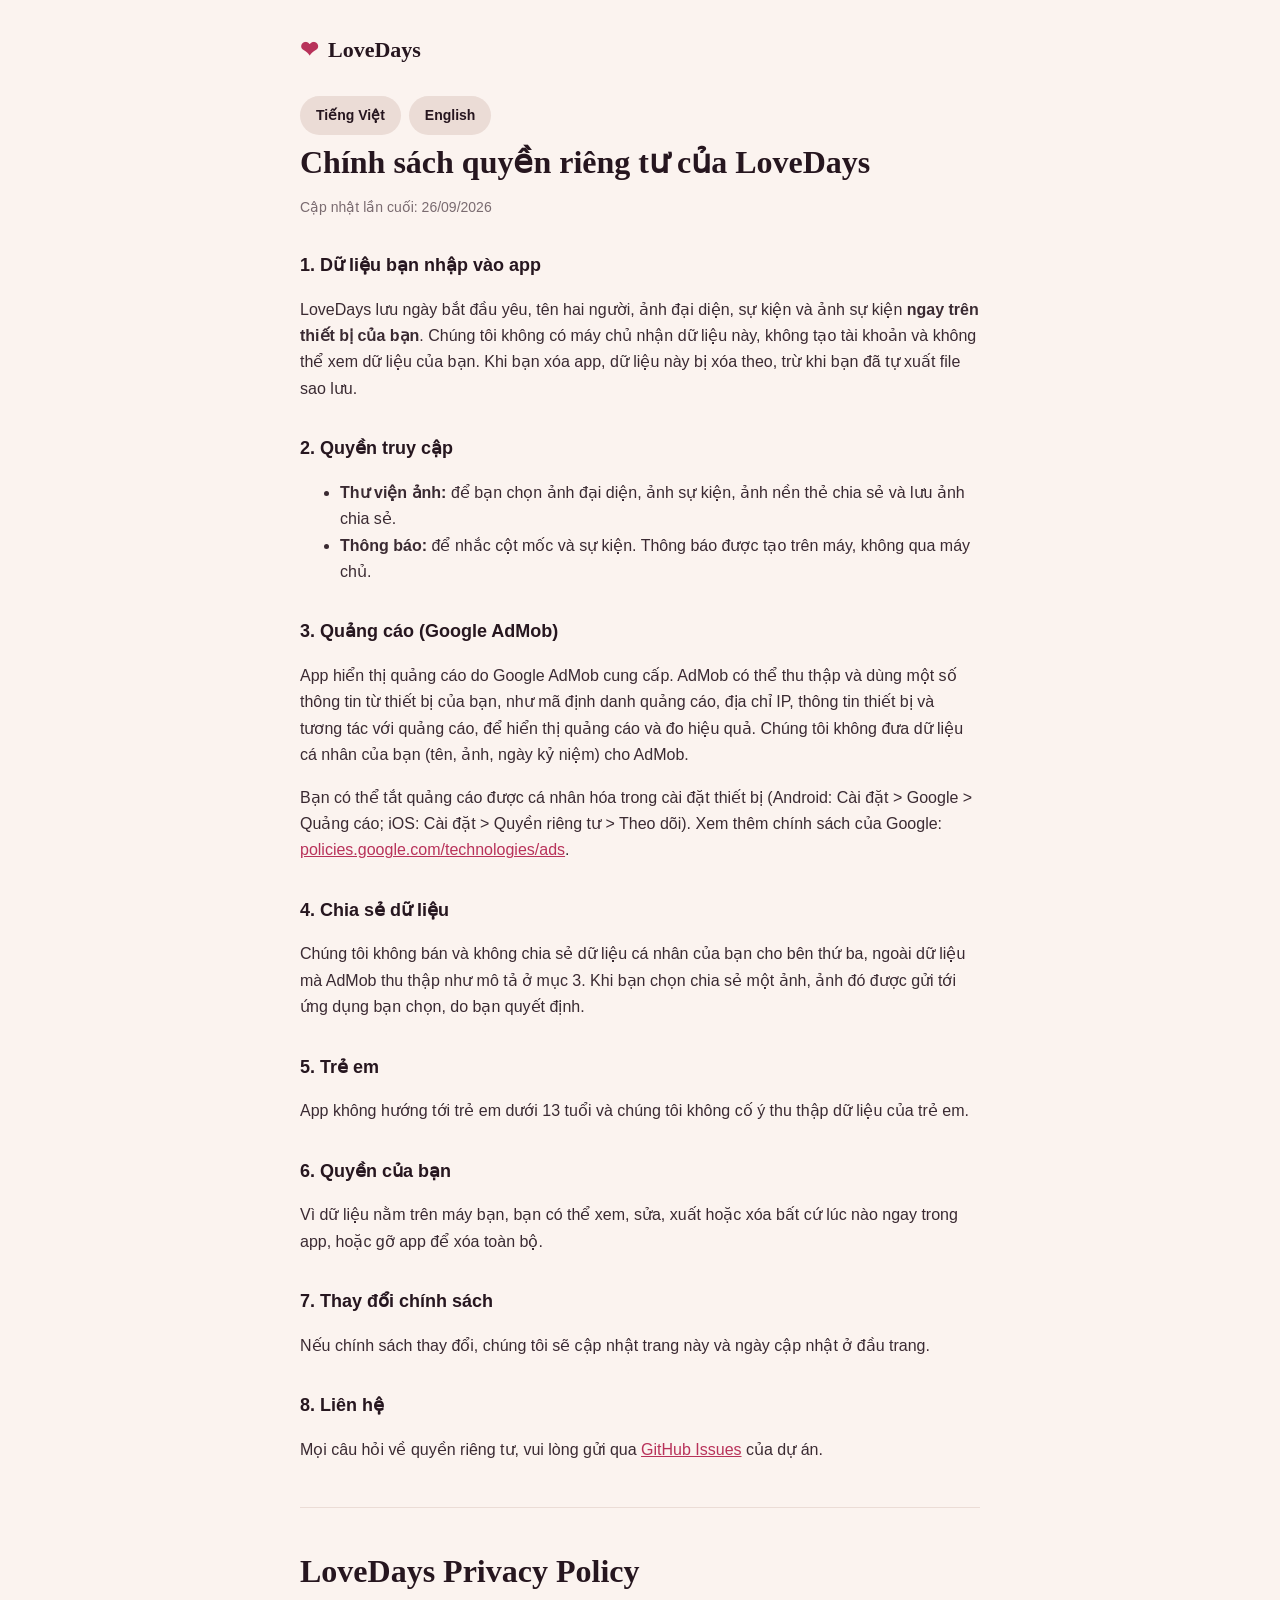
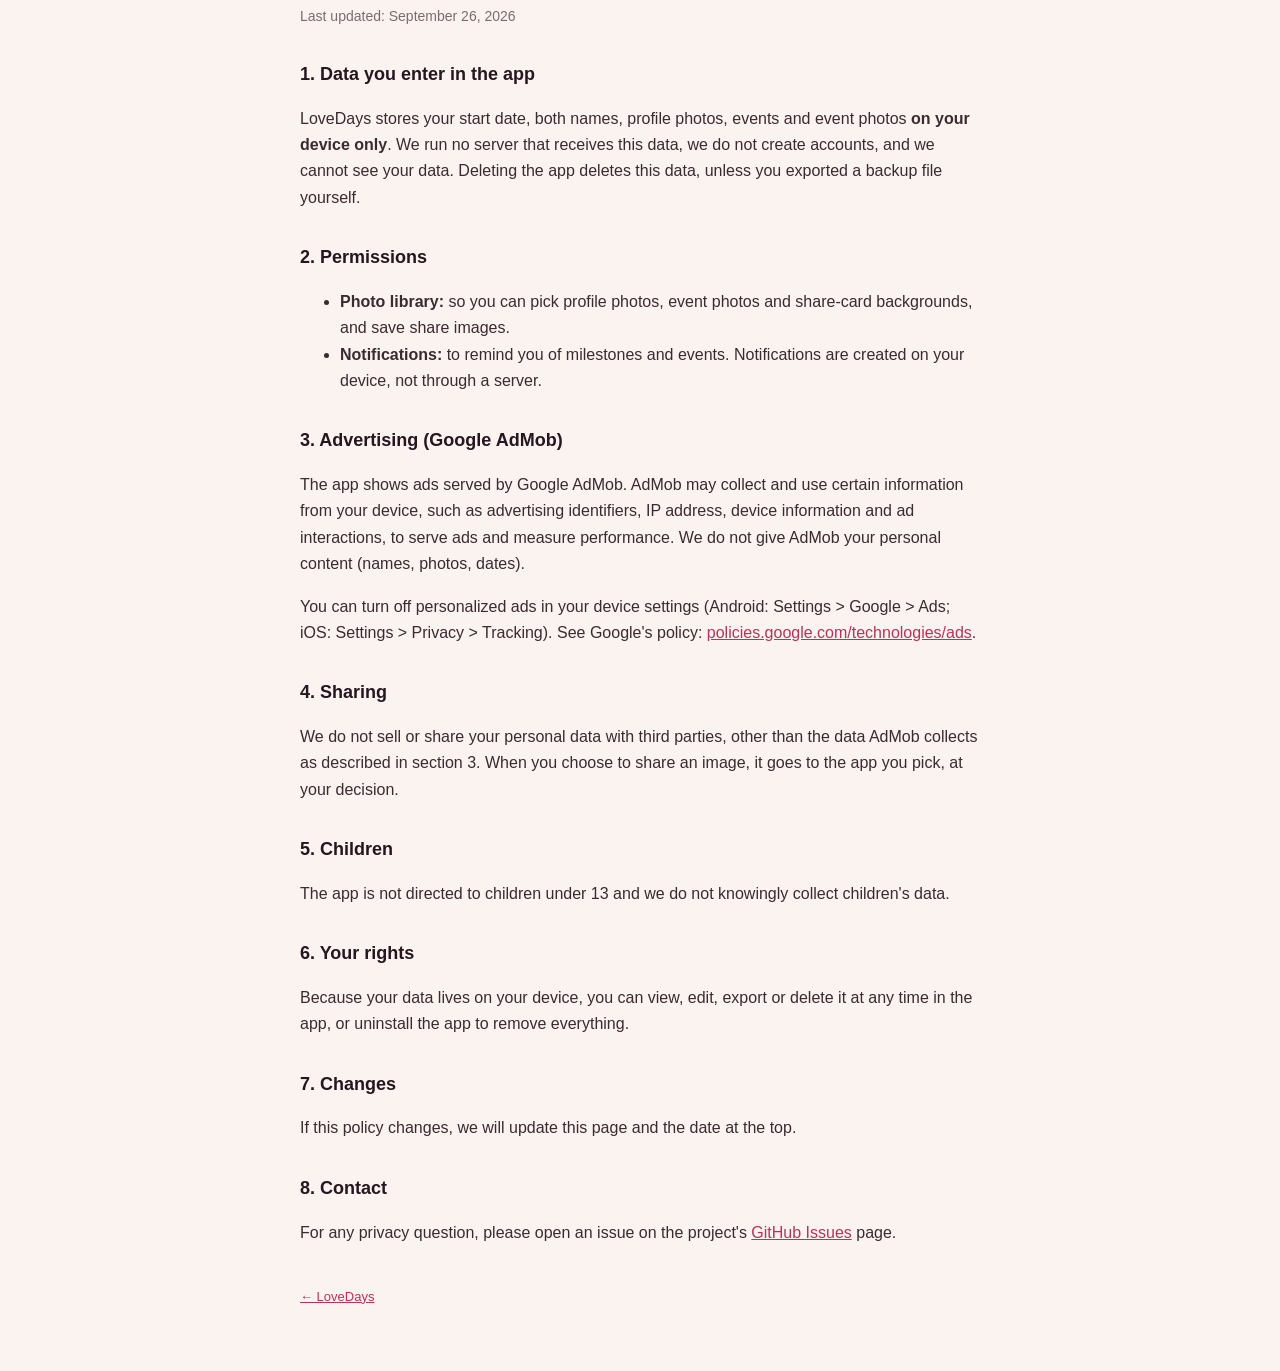
==== privacy.html @ 16d2f232 "Privacy policy Co-Authored-By: Claude Sonnet 5 <noreply@anthropic.com>" ====
<!doctype html>
<html lang="vi">
<head>
<meta charset="utf-8">
<meta name="viewport" content="width=device-width,initial-scale=1">
<title>Chính sách quyền riêng tư / Privacy Policy - LoveDays</title>
<meta name="description" content="Chính sách quyền riêng tư của app LoveDays / LoveDays privacy policy.">
<link rel="stylesheet" href="style.css">
</head>
<body>
<main>
<header class="brand"><span>&#10084;</span> LoveDays</header>
<div class="lang">
  <a href="#vi">Tiếng Việt</a>
  <a href="#en">English</a>
</div>

<section id="vi" lang="vi">
<h1>Chính sách quyền riêng tư của LoveDays</h1>
<p class="muted">Cập nhật lần cuối: 26/09/2026</p>

<h2>1. Dữ liệu bạn nhập vào app</h2>
<p>LoveDays lưu ngày bắt đầu yêu, tên hai người, ảnh đại diện, sự kiện và ảnh sự kiện <strong>ngay trên thiết bị của bạn</strong>. Chúng tôi không có máy chủ nhận dữ liệu này, không tạo tài khoản và không thể xem dữ liệu của bạn. Khi bạn xóa app, dữ liệu này bị xóa theo, trừ khi bạn đã tự xuất file sao lưu.</p>

<h2>2. Quyền truy cập</h2>
<ul>
<li><strong>Thư viện ảnh:</strong> để bạn chọn ảnh đại diện, ảnh sự kiện, ảnh nền thẻ chia sẻ và lưu ảnh chia sẻ.</li>
<li><strong>Thông báo:</strong> để nhắc cột mốc và sự kiện. Thông báo được tạo trên máy, không qua máy chủ.</li>
</ul>

<h2>3. Quảng cáo (Google AdMob)</h2>
<p>App hiển thị quảng cáo do Google AdMob cung cấp. AdMob có thể thu thập và dùng một số thông tin từ thiết bị của bạn, như mã định danh quảng cáo, địa chỉ IP, thông tin thiết bị và tương tác với quảng cáo, để hiển thị quảng cáo và đo hiệu quả. Chúng tôi không đưa dữ liệu cá nhân của bạn (tên, ảnh, ngày kỷ niệm) cho AdMob.</p>
<p>Bạn có thể tắt quảng cáo được cá nhân hóa trong cài đặt thiết bị (Android: Cài đặt &gt; Google &gt; Quảng cáo; iOS: Cài đặt &gt; Quyền riêng tư &gt; Theo dõi). Xem thêm chính sách của Google: <a href="https://policies.google.com/technologies/ads">policies.google.com/technologies/ads</a>.</p>

<h2>4. Chia sẻ dữ liệu</h2>
<p>Chúng tôi không bán và không chia sẻ dữ liệu cá nhân của bạn cho bên thứ ba, ngoài dữ liệu mà AdMob thu thập như mô tả ở mục 3. Khi bạn chọn chia sẻ một ảnh, ảnh đó được gửi tới ứng dụng bạn chọn, do bạn quyết định.</p>

<h2>5. Trẻ em</h2>
<p>App không hướng tới trẻ em dưới 13 tuổi và chúng tôi không cố ý thu thập dữ liệu của trẻ em.</p>

<h2>6. Quyền của bạn</h2>
<p>Vì dữ liệu nằm trên máy bạn, bạn có thể xem, sửa, xuất hoặc xóa bất cứ lúc nào ngay trong app, hoặc gỡ app để xóa toàn bộ.</p>

<h2>7. Thay đổi chính sách</h2>
<p>Nếu chính sách thay đổi, chúng tôi sẽ cập nhật trang này và ngày cập nhật ở đầu trang.</p>

<h2>8. Liên hệ</h2>
<p>Mọi câu hỏi về quyền riêng tư, vui lòng gửi qua <a href="https://github.com/trung492001/love-days/issues">GitHub Issues</a> của dự án.</p>
</section>

<hr>

<section id="en" lang="en">
<h1>LoveDays Privacy Policy</h1>
<p class="muted">Last updated: September 26, 2026</p>

<h2>1. Data you enter in the app</h2>
<p>LoveDays stores your start date, both names, profile photos, events and event photos <strong>on your device only</strong>. We run no server that receives this data, we do not create accounts, and we cannot see your data. Deleting the app deletes this data, unless you exported a backup file yourself.</p>

<h2>2. Permissions</h2>
<ul>
<li><strong>Photo library:</strong> so you can pick profile photos, event photos and share-card backgrounds, and save share images.</li>
<li><strong>Notifications:</strong> to remind you of milestones and events. Notifications are created on your device, not through a server.</li>
</ul>

<h2>3. Advertising (Google AdMob)</h2>
<p>The app shows ads served by Google AdMob. AdMob may collect and use certain information from your device, such as advertising identifiers, IP address, device information and ad interactions, to serve ads and measure performance. We do not give AdMob your personal content (names, photos, dates).</p>
<p>You can turn off personalized ads in your device settings (Android: Settings &gt; Google &gt; Ads; iOS: Settings &gt; Privacy &gt; Tracking). See Google's policy: <a href="https://policies.google.com/technologies/ads">policies.google.com/technologies/ads</a>.</p>

<h2>4. Sharing</h2>
<p>We do not sell or share your personal data with third parties, other than the data AdMob collects as described in section 3. When you choose to share an image, it goes to the app you pick, at your decision.</p>

<h2>5. Children</h2>
<p>The app is not directed to children under 13 and we do not knowingly collect children's data.</p>

<h2>6. Your rights</h2>
<p>Because your data lives on your device, you can view, edit, export or delete it at any time in the app, or uninstall the app to remove everything.</p>

<h2>7. Changes</h2>
<p>If this policy changes, we will update this page and the date at the top.</p>

<h2>8. Contact</h2>
<p>For any privacy question, please open an issue on the project's <a href="https://github.com/trung492001/love-days/issues">GitHub Issues</a> page.</p>
</section>

<footer><a href="index.html">&larr; LoveDays</a></footer>
</main>
</body>
</html>
---- style.css ----
:root{--cream:#FBF3EF;--rose:#B8325A;--ink:#26161F;--muted:#7A6B70;--outline:#EBDCD6;--soft:#F7DDE3}
*{box-sizing:border-box}
body{margin:0;background:var(--cream);color:var(--ink);font-family:-apple-system,BlinkMacSystemFont,"Segoe UI",Roboto,"Helvetica Neue",Arial,sans-serif;line-height:1.65}
main{max-width:720px;margin:0 auto;padding:32px 20px 64px}
header.brand{display:flex;align-items:center;gap:10px;font-family:Georgia,"Times New Roman",serif;font-weight:700;font-size:22px;margin-bottom:28px}
header.brand span{color:var(--rose)}
h1{font-family:Georgia,"Times New Roman",serif;font-size:32px;line-height:1.2;margin:0 0 6px}
h2{font-size:18px;margin:32px 0 8px}
p,li{color:#3a2a32}
.muted{color:var(--muted);font-size:14px}
.card{background:#fff;border:1px solid var(--outline);border-radius:20px;padding:20px 22px;margin:16px 0}
.lang{display:flex;gap:8px;margin:18px 0 8px}
.lang a{padding:8px 16px;border-radius:999px;background:var(--outline);color:var(--ink);text-decoration:none;font-weight:600;font-size:14px}
.lang a:hover{background:var(--soft)}
a{color:var(--rose)}
hr{border:0;border-top:1px solid var(--outline);margin:44px 0}
footer{margin-top:40px;color:var(--muted);font-size:13px}
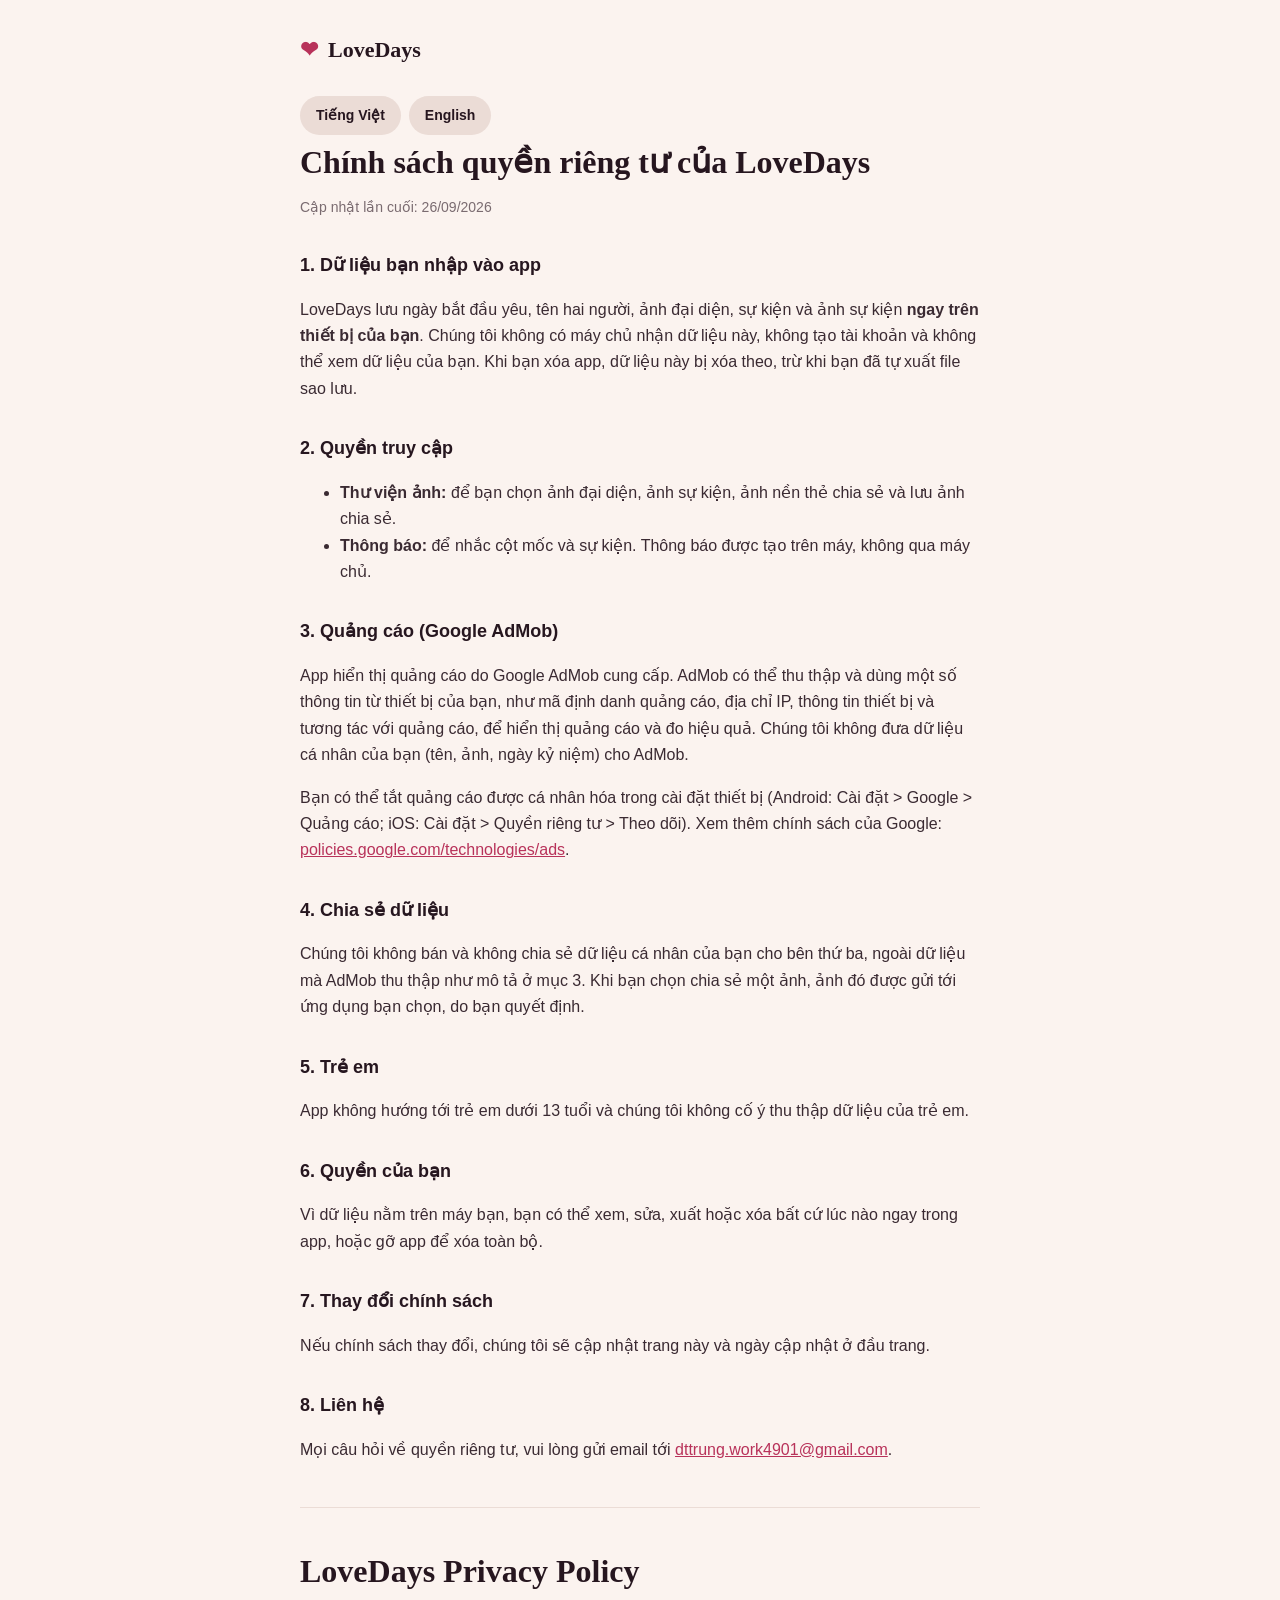
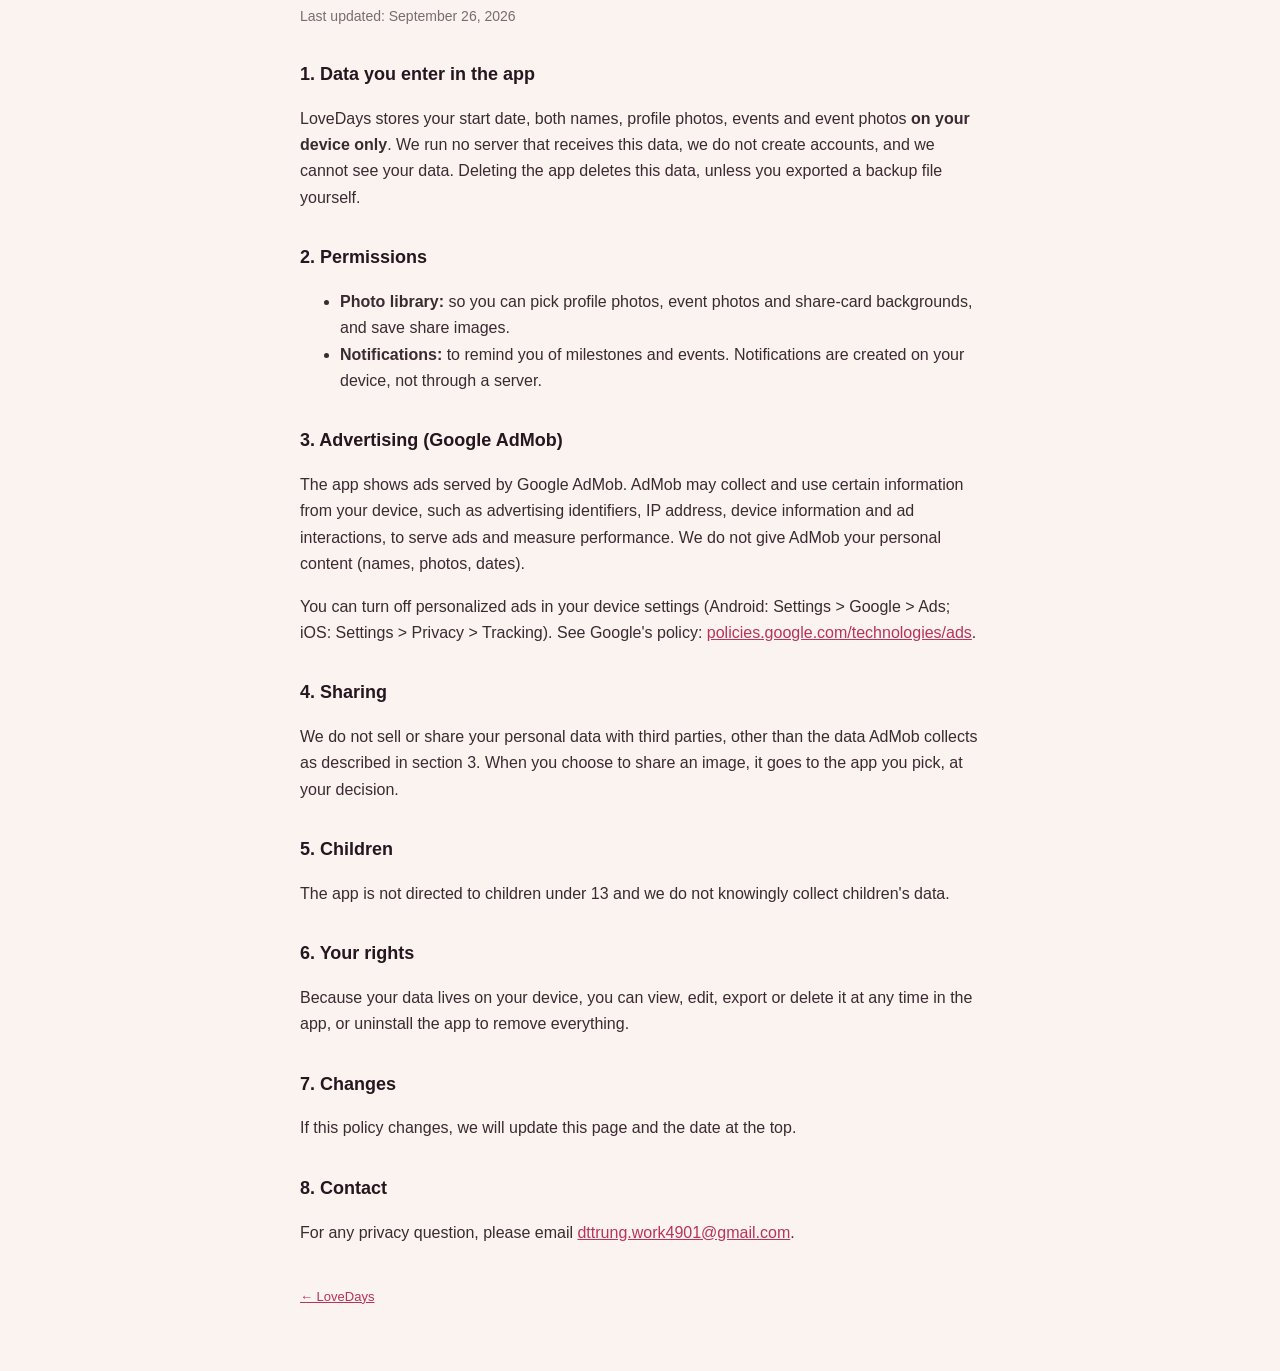
==== commit bec9ca28: "Liên hệ bằng email Co-Authored-By: Claude Sonnet 5 <noreply@anthropic.com>" ====
--- a/privacy.html
+++ b/privacy.html
@@ -45,7 +45,7 @@
 <p>Nếu chính sách thay đổi, chúng tôi sẽ cập nhật trang này và ngày cập nhật ở đầu trang.</p>
 
 <h2>8. Liên hệ</h2>
-<p>Mọi câu hỏi về quyền riêng tư, vui lòng gửi qua <a href="https://github.com/trung492001/love-days/issues">GitHub Issues</a> của dự án.</p>
+<p>Mọi câu hỏi về quyền riêng tư, vui lòng gửi email tới <a href="mailto:dttrung.work4901@gmail.com">dttrung.work4901@gmail.com</a>.</p>
 </section>
 
 <hr>
@@ -80,7 +80,7 @@
 <p>If this policy changes, we will update this page and the date at the top.</p>
 
 <h2>8. Contact</h2>
-<p>For any privacy question, please open an issue on the project's <a href="https://github.com/trung492001/love-days/issues">GitHub Issues</a> page.</p>
+<p>For any privacy question, please email <a href="mailto:dttrung.work4901@gmail.com">dttrung.work4901@gmail.com</a>.</p>
 </section>
 
 <footer><a href="index.html">&larr; LoveDays</a></footer>
